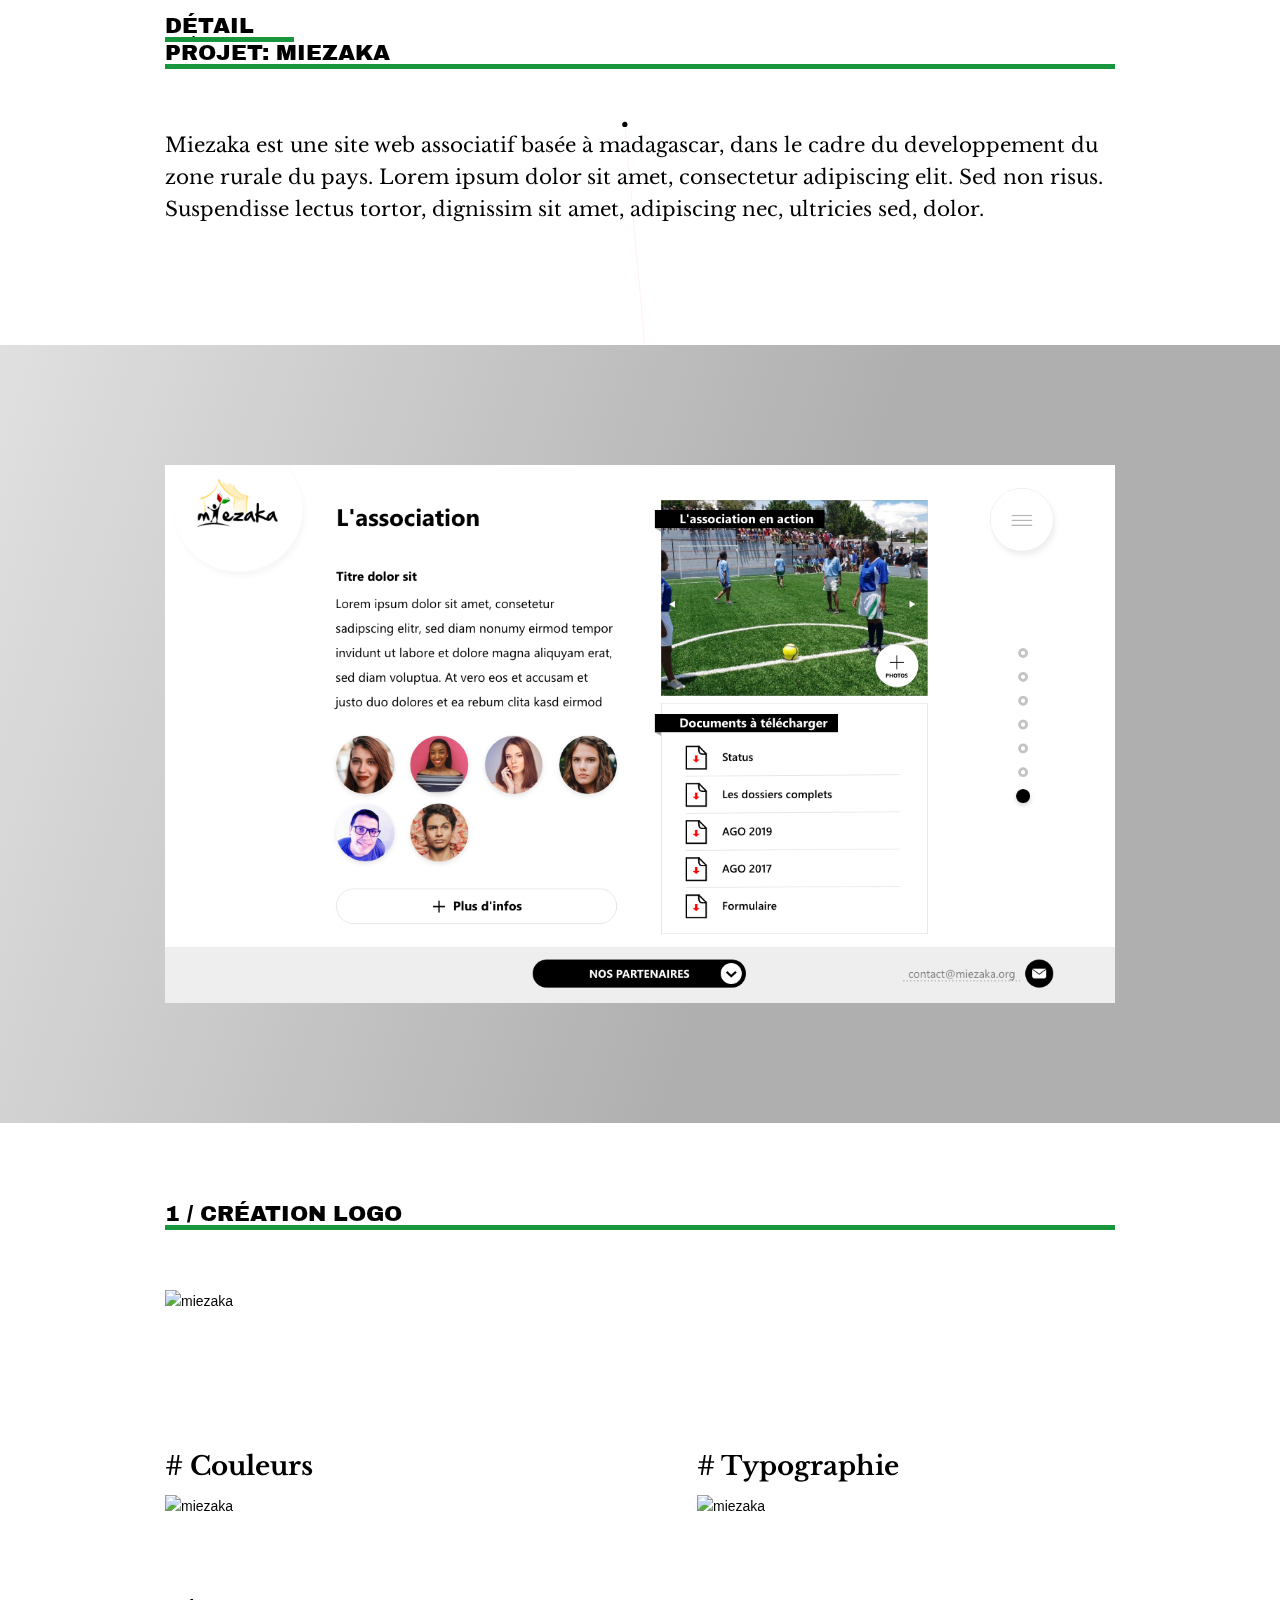
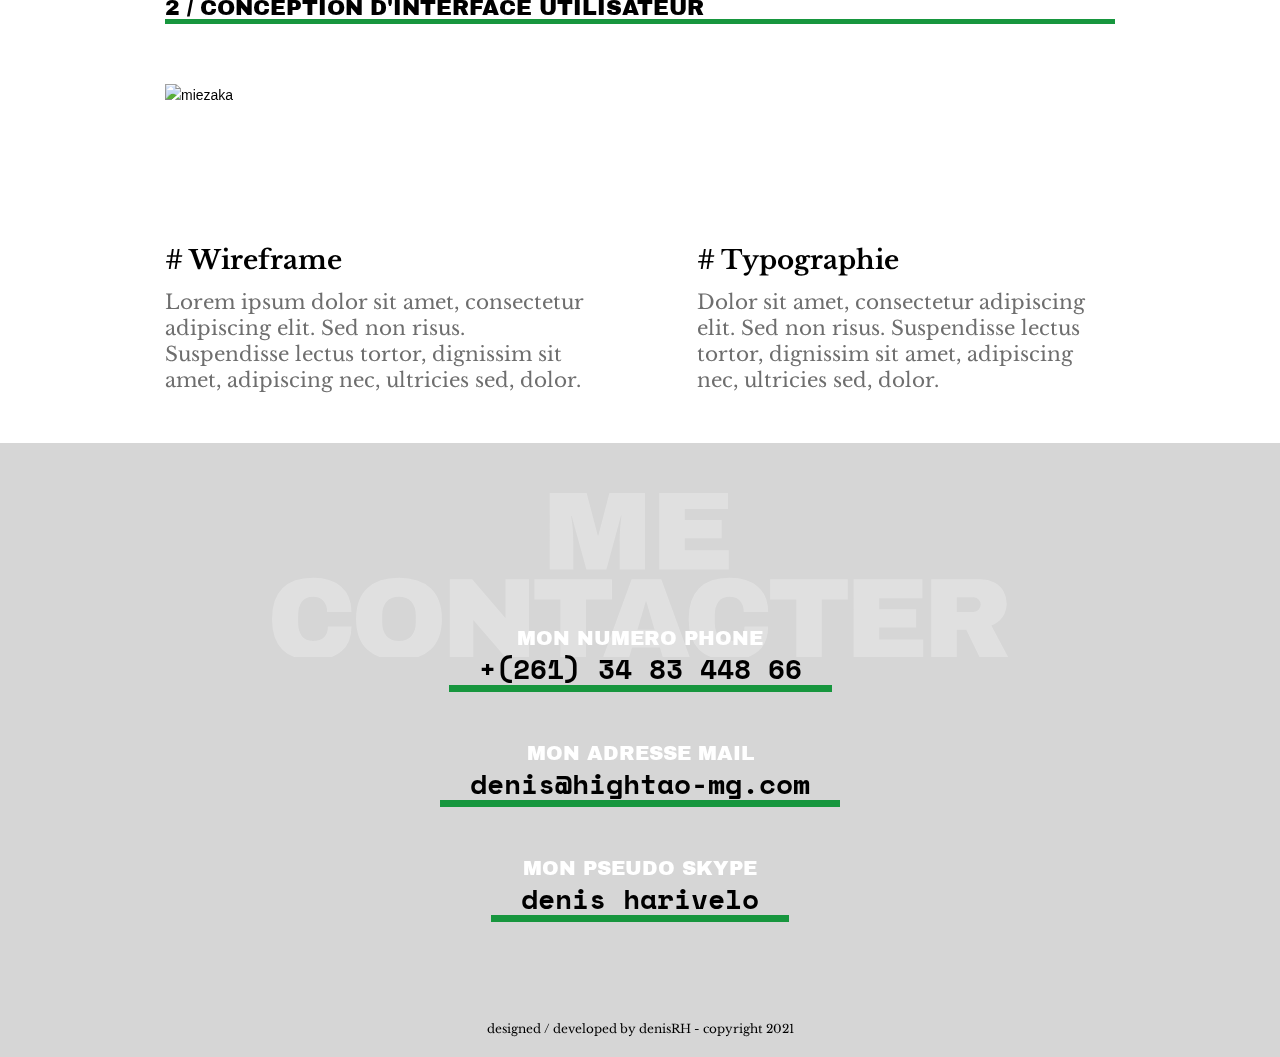
==== detail-projet.html @ 46edbec1 "Add files via upload" ====
<!DOCTYPE html>
<html lang="en">
<head>
    <!-- Global site tag (gtag.js) - Google Analytics -->
    <script async src="https://www.googletagmanager.com/gtag/js?id=UA-121778063-1"></script>
    <script>
    window.dataLayer = window.dataLayer || [];
    function gtag(){dataLayer.push(arguments);}
    gtag('js', new Date());

    gtag('config', 'UA-121778063-1');
    </script>

    <title>Designer UX - denisRH</title>
    <meta name="description" content="Denis RH, concévoir et réaliser des interfaces centrée sur l'utilisateur">
    <meta name="keywords" content="website, digitale, agence, digitale agency, UX, madagascar, programmation, informatique, lean, UI, design thinking, visual design, innovation, création, startup, mobile apps, iOS apps, website design, app design, responsive websites, agence web">
    <link rel="shortcut icon" href="assets/img/favicon.ico">
    <meta charset="UTF-8" />
    <meta name="viewport" content="width=device-width, initial-scale=1" />
    <style>
        #loader{
            display: flex;
            position: fixed;
            text-align: center;
            background-image: url('');
            background-size: cover;
            left: 0;
            right: 0;
            opacity: 1;
            top: 0;
            z-index: 999; 
            width: 100%; 
            height: 100%; 
            font-size: 30px;
            overflow: visible; 
            background: linear-gradient(90deg, rgba(95,161,56,1) 0%, rgba(23,150,62,1) 35%, rgba(95,161,56,1) 100%);
            color: white;
            transition: all 1.2s ease;
        
        }

        .loadignAnimate {
            display: block;
            margin: auto; 
            border: 3px solid #f3f3f3;
            border-radius: 50%;
            border-top: 3px solid black;
            width: 60px;
            height: 60px;
            -webkit-animation: spin 0.6s linear infinite; /* Safari */
            animation: spin 0.6s linear infinite;
            }

            /* Safari */
        @-webkit-keyframes spin {
            0% { -webkit-transform: rotate(0deg); }
            100% { -webkit-transform: rotate(360deg); }
        }

        @keyframes spin {
            0% { transform: rotate(0deg); }
            100% { transform: rotate(360deg); }
        }
    </style>
    <link rel="stylesheet" href="assets/css/main.min.css" />
</head>
<body>

<main role="main" id="mainContent" style="opacity: 0;">
    <nav id="nav-principal">
            <div class="wrapper">
                <div class="menu-nav">
                    <a href="#header" class="nav-logo"> <img src="assets/img/logo_progwise_white.svg" alt="logo progwise" width="32px" height="32px"></a>
                    <ul class="nav-desktop">
                        
                        <li><a href="#header" id="btn_apropos">A propos</a></li>
                        <li><a href="#noscrea" id="btn_crea">Mes crea.</a></li>
                    </ul>

                    <div class="nav-contact separar">
                        <a href="#linkContact" class="navigy contact" id="btn_contact">Contact</a>
                        <div class="nav-toggle maskkk">
                            <div class="nav-toggle-bar"></div>
                        </div>
                    </div>

                    <ul class="nav-mobile" id="mobilNav">
                        
                        <li><a href="#header" id="btn_apropos" class="bapropos">A propos</a></li>
                        <li><a href="#noscrea" id="btn_crea" class="bcrea">Mes crea.</a></li>
                        <li><a href="#linkContact" id="btn_contactmo" class="bcontactmo">Contact</a></li>
                        <li><p class="footerNav tsipikkkk">DenisRH</p></li>
                    </ul>
                    
                </div>
            </div>
    </nav>
    

    


    <section id="header">
        <div class="wrapper">
            <h1 class="titre"><span>Détail</span><br>Projet: Miezaka</h1>
            
            <p>Miezaka est une site web associatif basée à madagascar, dans le cadre du developpement du zone rurale du pays. Lorem ipsum dolor sit amet, consectetur adipiscing elit. Sed non risus. Suspendisse lectus tortor, dignissim sit amet, adipiscing nec, ultricies sed, dolor.</p>
            
            
        </div>      
    </section>

    <section id="methodo">
        <div class="wrapper">
                <div class="content-methodo">
                    <img class="img-slogan" src="assets/img/crea1.png" alt="miezaka" width="100%"> 
    
                </div>
            
        </div>
        
    </section>

    

    <section id="dev-design">
        <div class="wrapper">
                <h1 class="titre">1 / Création Logo</h1>

                <img class="img-slogan" src="assets/img/proces_logo_miezaka.png" alt="miezaka" width="100%">
                <div class="articles">
                    <article>
                        <h3># Couleurs</h3>
                        <img class="img-slogan" src="assets/img/couleur_miezaka.png" alt="miezaka" width="100%">
                    </article>
                    <article>
                        <h3># Typographie</h3>
                        <img class="img-slogan" src="assets/img/typographie_logo_miezaka.png" alt="miezaka" width="100%">
                        <!--<p>Hand Of Sean Regular</p>-->
                        
                    </article>
                </div>
                
        </div>
    </section>

    <section id="dev-design">
        <div class="wrapper">
            <h1 class="titre">2 / Conception d'interface utilisateur</h1>
            <img class="img-slogan" src="assets/img/responsive_miezaka.png" alt="miezaka" width="100%">
            <div class="articles">
                <article>
                    <h3># Wireframe</h3>
                    <p>Lorem ipsum dolor sit amet, consectetur adipiscing elit. Sed non risus. Suspendisse lectus tortor, dignissim sit amet, adipiscing nec, ultricies sed, dolor.</p>
                </article>
                <article>
                    <h3># Typographie</h3>
                    <p>Dolor sit amet, consectetur adipiscing elit. Sed non risus. Suspendisse lectus tortor, dignissim sit amet, adipiscing nec, ultricies sed, dolor.</p>
                    <!--<p>Hand Of Sean Regular</p>-->
                    
                </article>
            </div>
        </div>
    </section>



    <div id="linkContact"></div>
    <section id="contact">
        <div class="wrapper">
                <h1 class="nous-contactez"> <span>Me contacter</span></h1>
                <div class="first">
                    <p>MON NUMERO PHONE</p>
                    <a class="linki" href="tel:+261348344866">+(261) 34 83 448 66</a>
                </div>
                <div>
                    <p>MON ADRESSE MAIL</p>
                    <a class="linki" href="mailto:prog.wise3@gmail.com">denis@hightao-mg.com</a>
                </div>
                <div>
                    <p>MON PSEUDO SKYPE</p>
                    <a class="linki" href="skype:denis harivelo?call">denis harivelo</a>
                </div>

                <footer>designed / developed by denisRH - copyright 2021</footer>
        </div>
    </section>

    <section id="contact-mobile">
        <div class="wrapper">
                <h1>Me contacter <br>sur</h1>
                <a class="mail" href="mailto:denis@hightao-mg.com">gmail</a>
                <a class="skype" href="skype:denis harivelo?call">skype</a>
                <a class="phone" href="tel:+261348344866">phone</a>
                <footer>designed / developed by denisRH - copyright 2021 </footer>
        </div>
    </section>

    <div id="particles-js"></div>
</main>
<div id="loader">
   <div class="loadignAnimate"></div>
</div>


  <script src="./assets/js/particles.js"></script>
  <script src="./assets/js/config-particles.js"></script>
  <script src="./assets/js/vendors.js"></script>
  <script src="./assets/js/app.js"></script>
  <script src="./assets/js/typed.js"></script>
  <script src="./assets/js/scrool.js"></script>
  <script src="./assets/js/config-typed.js"></script>
  <script src="./assets/js/myscript.js"></script>
  <script src="./assets/js/navJquery.js"></script>


</body>
</html>
---- assets/css/main.min.css ----
/*! normalize.css v3.0.2 | MIT License | git.io/normalize * */
@import url("https://fonts.googleapis.com/css?family=Archivo+Black|Libre+Baskerville:400,700|Space+Mono:400,700");
html {
  font-family: sans-serif;
  -ms-text-size-adjust: 100%;
  -webkit-text-size-adjust: 100%; }

body {
  margin: 0;
  padding: 0; }

article,
aside,
details,
figcaption,
figure,
footer,
header,
hgroup,
main,
menu,
nav,
section,
summary {
  display: block; }

audio,
canvas,
progress,
video {
  display: inline-block;
  vertical-align: baseline; }

audio:not([controls]) {
  display: none;
  height: 0; }

[hidden],
template {
  display: none; }

a {
  background-color: transparent; }

a:active,
a:hover {
  outline: 0; }

abbr[title] {
  border-bottom: 1px dotted; }

b,
strong {
  font-weight: bold; }

dfn {
  font-style: italic; }

h1 {
  font-size: 2em;
  margin: 0.67em 0; }

mark {
  background: #ff0;
  color: #000; }

small {
  font-size: 80%; }

sub,
sup {
  font-size: 75%;
  line-height: 0;
  position: relative;
  vertical-align: baseline; }

sup {
  top: -0.5em; }

sub {
  bottom: -0.25em; }

img {
  border: 0; }

svg:not(:root) {
  overflow: hidden; }

figure {
  margin: 1em 40px; }

hr {
  -moz-box-sizing: content-box;
  box-sizing: content-box;
  height: 0; }

pre {
  overflow: auto; }

code,
kbd,
pre,
samp {
  font-family: monospace, monospace;
  font-size: 1em; }

button,
input,
optgroup,
select,
textarea {
  color: inherit;
  font: inherit;
  margin: 0; }

button {
  overflow: visible; }

button,
select {
  text-transform: none; }

button,
html input[type="button"],
input[type="reset"],
input[type="submit"] {
  -webkit-appearance: button;
  cursor: pointer; }

button[disabled],
html input[disabled] {
  cursor: default; }

button::-moz-focus-inner,
input::-moz-focus-inner {
  border: 0;
  padding: 0; }

input {
  line-height: normal; }

input[type="checkbox"],
input[type="radio"] {
  box-sizing: border-box;
  padding: 0; }

input[type="number"]::-webkit-inner-spin-button,
input[type="number"]::-webkit-outer-spin-button {
  height: auto; }

input[type="search"] {
  -webkit-appearance: textfield;
  -moz-box-sizing: content-box;
  -webkit-box-sizing: content-box;
  box-sizing: content-box; }

input[type="search"]::-webkit-search-cancel-button,
input[type="search"]::-webkit-search-decoration {
  -webkit-appearance: none; }

fieldset {
  border: 1px solid #c0c0c0;
  margin: 0 2px;
  padding: 0.35em 0.625em 0.75em; }

legend {
  border: 0;
  padding: 0; }

textarea {
  overflow: auto; }

optgroup {
  font-weight: bold; }

table {
  border-collapse: collapse;
  border-spacing: 0; }

td,
th {
  padding: 0; }

html {
  box-sizing: border-box; }

*,
*:before,
*:after {
  box-sizing: inherit; }

body {
  font-size: 14px;
  line-height: 1.6;
  font-size: 14px;
  -webkit-font-smoothing: antialiased;
  -webkit-text-size-adjust: 100%;
  overflow-y: scroll;
  scroll-behavior: smooth; }

.wrapper {
  width: 80%;
  max-width: 950px;
  margin: 0 auto;
  overflow: hidden; }

section {
  display: -webkit-box; }

.titre {
  color: #000000;
  font-size: 22px;
  border-bottom: 5px solid #17963e;
  display: block;
  margin-bottom: 60px; }
  .titre span {
    display: inline-block;
    padding-right: 40px;
    border-bottom: 5px solid #17963e;
    color: #000000; }

.button,
button,
input[type="submit"],
input[type="reset"],
input[type="button"] {
  display: inline-block;
  padding: 20px 60px;
  color: black;
  text-align: center;
  font-size: 14px;
  font-weight: 600;
  text-transform: uppercase;
  text-decoration: none;
  white-space: nowrap;
  background-color: white;
  border-radius: 4px;
  cursor: pointer;
  box-sizing: border-box;
  transition: all 0.2s ease; }
  .button:hover, .button:active, .button:focus,
  button:hover,
  button:active,
  button:focus,
  input[type="submit"]:hover,
  input[type="submit"]:active,
  input[type="submit"]:focus,
  input[type="reset"]:hover,
  input[type="reset"]:active,
  input[type="reset"]:focus,
  input[type="button"]:hover,
  input[type="button"]:active,
  input[type="button"]:focus {
    outline: 0;
    transform: scale(1.01);
    transform: translateY(3px); }

a {
  color: #000000;
  text-decoration: none;
  outline: 0; }
  a:hover, a:focus {
    color: #17963e; }

::selection {
  background: rgba(0, 0, 0, 0.08); }

::-moz-selection {
  background: rgba(0, 0, 0, 0.08); }

img::selection {
  background: transparent; }

img::-moz-selection {
  background: transparent; }

body {
  -webkit-tap-highlight-color: transparent; }

h1, h2, h3, h4, h5, h6 {
  color: #000000;
  font-weight: 400;
  font-family: 'Archivo Black', sans-serif; }

p {
  margin: 0 0 20px 0;
  font-weight: 400;
  font-size: 20px;
  font-family: 'Libre Baskerville', serif; }

em {
  font-style: italic; }

strong {
  font-weight: bold; }

hr {
  border: solid #ddd;
  border-width: 1px 0 0;
  clear: both;
  margin: 10px 0 30px;
  height: 0; }

#nav-principal {
  background: #17963e;
  position: fixed;
  width: 100%;
  top: 0px;
  margin-top: -50px;
  display: block;
  visibility: hidden;
  opacity: 0;
  z-index: 80;
  transform: translateY(0px);
  transition: all 600ms ease-out;
  box-shadow: 20px 20px 50px 0px rgba(0, 0, 0, 0.1); }

.menu-nav {
  height: 35px;
  display: flex;
  justify-content: space-between;
  align-items: center; }
  .menu-nav .nav-logo {
    display: block;
    padding: 0;
    margin-right: 80px; }
    .menu-nav .nav-logo img {
      display: block;
      margin: auto 0; }
  .menu-nav .nav-desktop {
    display: flex;
    align-items: center;
    padding: 0px;
    margin: 0px; }
    @media screen and (max-width: 900px) {
      .menu-nav .nav-desktop {
        width: 43%;
        justify-content: space-between; } }
    @media screen and (max-width: 770px) {
      .menu-nav .nav-desktop {
        display: none; } }
    .menu-nav .nav-desktop li {
      list-style: none; }
      .menu-nav .nav-desktop li a {
        display: block;
        text-decoration: none;
        color: rgba(255, 255, 255, 0.5);
        margin: 0px;
        margin-right: 35px;
        padding: 10px 14px;
        text-transform: uppercase;
        font-weight: 400;
        background: rgba(0, 0, 0, 0);
        font-family: 'Archivo Black', sans-serif;
        font-size: 12px;
        letter-spacing: 0.3em;
        transition: all 0.4s ease; }
        @media screen and (max-width: 900px) {
          .menu-nav .nav-desktop li a {
            margin-right: 0px; } }
        .menu-nav .nav-desktop li a:hover, .menu-nav .nav-desktop li a:active {
          color: #FFFFFF; }
      .menu-nav .nav-desktop li .activeMenu {
        color: #FFFFFF; }
  .menu-nav .nav-mobile {
    -webkit-transition: left 0.5s ease;
    -moz-transition: left 0.5s ease;
    -ms-transition: left 0.5s ease;
    -o-transition: left 0.5s ease;
    transition: left 0.5s ease;
    z-index: 40;
    display: flex;
    align-items: center;
    flex-direction: column;
    align-content: center;
    justify-content: center;
    padding: 0px;
    margin: 0px;
    width: 100%;
    height: 100vh;
    position: absolute;
    top: 0;
    left: -100%;
    background: linear-gradient(108deg, #5fa138 0%, #17963e 47%, #5fa138 100%);
    display: none; }
    @media screen and (max-width: 770px) {
      .menu-nav .nav-mobile {
        display: flex; } }
    .menu-nav .nav-mobile li {
      list-style: none; }
      .menu-nav .nav-mobile li a {
        display: block;
        text-decoration: none;
        color: rgba(255, 255, 255, 0.5);
        margin: 0px;
        margin-right: 35px;
        margin-top: 25px;
        padding: 10px 14px;
        text-transform: uppercase;
        font-weight: 400;
        background: rgba(0, 0, 0, 0);
        font-family: 'Archivo Black', sans-serif;
        font-size: 24px;
        letter-spacing: 0.3em;
        transition: all 0.4s ease; }
        @media screen and (max-width: 900px) {
          .menu-nav .nav-mobile li a {
            margin-right: 0px; } }
        .menu-nav .nav-mobile li a:hover, .menu-nav .nav-mobile li a:active {
          color: #FFFFFF; }
      .menu-nav .nav-mobile li .activeMenu {
        color: #FFFFFF; }
    .menu-nav .nav-mobile .footerNav {
      display: block;
      color: #FFFFFF;
      font-size: 16px;
      margin-top: 55px;
      position: relative;
      text-align: center; }
    .menu-nav .nav-mobile .tsipikkkk:before {
      content: "";
      display: block;
      width: 30px;
      height: 4px;
      background: #FFFFFF;
      margin: 0 auto;
      margin-bottom: 10px; }
  .menu-nav .nav-mobile.expanded {
    left: 0; }
  .menu-nav .nav-contact {
    display: flex;
    flex-direction: row;
    align-items: center;
    position: relative; }
    .menu-nav .nav-contact a.activeMenu {
      color: #FFFFFF; }
    .menu-nav .nav-contact .contact {
      display: block;
      text-decoration: none;
      color: rgba(255, 255, 255, 0.5);
      margin: 0px;
      text-transform: uppercase;
      font-weight: 400;
      font-family: 'Archivo Black', sans-serif;
      font-size: 12px;
      letter-spacing: 0.23em;
      transition: all 0.4s ease; }
      .menu-nav .nav-contact .contact:hover {
        color: #FFFFFF; }
    .menu-nav .nav-contact .nav-mobile {
      margin-left: 40px;
      display: none; }
      @media screen and (max-width: 770px) {
        .menu-nav .nav-contact .nav-mobile {
          display: block; } }
    .menu-nav .nav-contact .nav-toggle {
      -webkit-user-select: none;
      -moz-user-select: none;
      user-select: none;
      cursor: pointer;
      height: 50px;
      right: 0px;
      width: 30px;
      z-index: 43;
      margin-left: 30px; }
      .menu-nav .nav-contact .nav-toggle:hover {
        opacity: 0.8; }
      .menu-nav .nav-contact .nav-toggle .nav-toggle-bar::after,
      .menu-nav .nav-contact .nav-toggle .nav-toggle-bar::before {
        position: absolute;
        top: 50%;
        -webkit-transform: translateY(-50%);
        -ms-transform: translateY(-50%);
        transform: translateY(-50%);
        -webkit-transition: all 0.5s ease;
        -moz-transition: all 0.5s ease;
        -ms-transition: all 0.5s ease;
        -o-transition: all 0.5s ease;
        transition: all 0.5s ease;
        right: 0;
        background: white;
        content: '';
        height: 4px; }
      .menu-nav .nav-contact .nav-toggle .nav-toggle-bar {
        margin-top: 0; }
      .menu-nav .nav-contact .nav-toggle .nav-toggle-bar::after {
        width: 30px;
        margin-top: 0.4rem; }
      .menu-nav .nav-contact .nav-toggle .nav-toggle-bar::before {
        margin-top: -0.2rem;
        width: 17px; }
      .menu-nav .nav-contact .nav-toggle.expanded .nav-toggle-bar {
        background: transparent; }
      .menu-nav .nav-contact .nav-toggle.expanded .nav-toggle-bar::after,
      .menu-nav .nav-contact .nav-toggle.expanded .nav-toggle-bar::before {
        background: white;
        margin-top: 0;
        width: 30px; }
      .menu-nav .nav-contact .nav-toggle.expanded .nav-toggle-bar::after {
        -ms-transform: rotate(45deg);
        -webkit-transform: rotate(45deg);
        transform: rotate(45deg); }
      .menu-nav .nav-contact .nav-toggle.expanded .nav-toggle-bar::before {
        -ms-transform: rotate(-45deg);
        -webkit-transform: rotate(-45deg);
        transform: rotate(-45deg); }
    .menu-nav .nav-contact #btn_contact {
      z-index: 38; }
  .menu-nav .maskkk {
    display: none; }
    @media screen and (max-width: 770px) {
      .menu-nav .maskkk {
        display: flex; } }
  .menu-nav .separar:before {
    content: "";
    width: 1px;
    height: 16px;
    background: #FFFFFF;
    display: block;
    transform: translateX(-25px); }

.detectheight {
  display: block;
  clear: both; }

.flex-video {
  height: 0;
  margin-bottom: 0.88889rem;
  overflow: hidden;
  padding-bottom: 56%;
  position: relative; }

.flex-video iframe,
.flex-video object,
.flex-video embed,
.flex-video video {
  height: 100%;
  position: absolute;
  top: 0;
  width: 100%;
  left: 0; }

#particles-js {
  width: 100%;
  height: 100%;
  background-color: #FFFFFF;
  background-image: url("");
  background-size: cover;
  background-position: 50% 50%;
  background-repeat: no-repeat;
  position: absolute;
  top: 0;
  right: 0;
  z-index: -1; }

#header {
  margin-bottom: 100px; }

.main-nav {
  display: flex;
  align-items: center;
  padding: 0px;
  margin: 0px; }
  .main-nav li {
    list-style: none; }
    .main-nav li a {
      display: block;
      text-decoration: none;
      color: #6E6E6E;
      margin: 0px;
      padding: 0px; }
  .main-nav .btn-contact {
    position: relative;
    margin-left: 80px; }
    .main-nav .btn-contact .separation {
      display: block;
      position: absolute;
      top: 4px;
      width: 1px;
      height: 13px;
      background-color: #000000; }
    .main-nav .btn-contact .contact {
      font-weight: 400;
      margin-left: 20px;
      text-transform: uppercase;
      font-family: 'Archivo Black', sans-serif;
      font-size: 12px;
      letter-spacing: 0.3em; }
      .main-nav .btn-contact .contact:hover {
        color: #17963e; }
  .main-nav .logo {
    width: 155px;
    z-index: 10; }
    @media screen and (max-width: 1060px) {
      .main-nav .logo {
        margin-right: auto; } }

h1 {
  font-size: 100px;
  line-height: 1em;
  text-transform: uppercase; }
  h1 span {
    color: #17963e; }

.btn-scrool {
  display: block;
  z-index: 20;
  background: url("../img/scrool.svg") no-repeat center;
  background-color: #17963e;
  height: 50px;
  width: 35px;
  margin-bottom: 50px;
  bottom: 0;
  transition: all 0.4s ease; }
  @media screen and (max-width: 1060px) {
    .btn-scrool {
      position: absolute; } }
  .btn-scrool:hover {
    transform: scale(1.02);
    transform: translateY(-10px);
    box-shadow: 5px 5px 10px 0px rgba(0, 0, 0, 0.04); }
  .btn-scrool span {
    display: none; }

.branding {
  display: flex;
  flex-wrap: wrap;
  align-items: center;
  margin-top: 100px;
  overflow: hidden; }
  @media screen and (max-width: 770px) {
    .branding {
      margin-top: 70px; } }
  .branding .brand {
    width: 100%;
    flex-grow: 2; }
  .branding h1 {
    text-transform: lowercase;
    z-index: 4; }
    @media screen and (max-width: 450px) {
      .branding h1 {
        font-size: 70px !important; } }
    @media screen and (max-width: 1280px) {
      .branding h1 {
        margin-top: 120px; } }
    @media screen and (max-width: 550px) {
      .branding h1 {
        margin-top: 120px; } }
  .branding .img-slogan {
    z-index: 2;
    margin: auto 0 auto auto; }
    @media screen and (min-width: 320px) {
      .branding .img-slogan {
        width: 320px;
        width: 90%; } }
    @media screen and (min-width: 550px) {
      .branding .img-slogan {
        width: 380px; } }
    @media screen and (min-width: 800px) {
      .branding .img-slogan {
        width: 400px; } }
    @media screen and (min-width: 1000px) {
      .branding .img-slogan {
        width: 460px; } }
    @media screen and (min-width: 1060px) {
      .branding .img-slogan {
        width: 460px;
        width: 35%; } }
    @media screen and (min-width: 1200px) {
      .branding .img-slogan {
        width: 460px;
        width: 40%; } }

#dev-design {
  margin-top: 20px; }
  @media screen and (max-width: 1240px) {
    #dev-design {
      margin-top: 50px; } }
  #dev-design .titre {
    margin-top: 60px; }
  #dev-design .articles {
    display: flex;
    justify-content: space-between;
    flex-wrap: wrap; }
    #dev-design .articles article {
      width: 44%;
      margin-top: 110px; }
      @media screen and (max-width: 915px) {
        #dev-design .articles article {
          width: 45%; } }
      @media screen and (max-width: 830px) {
        #dev-design .articles article {
          width: 100%; } }
      #dev-design .articles article h2 {
        background: #E0E0E0;
        display: block;
        width: 200px;
        height: 130px;
        width: 100%; }
        #dev-design .articles article h2 span {
          display: none; }
      #dev-design .articles article .design {
        background: url("../img/design.svg") no-repeat; }
      #dev-design .articles article .devmobile {
        background: url("../img/devmobile.svg") no-repeat; }
      #dev-design .articles article h3 {
        font-weight: 700;
        font-size: 26px;
        font-family: 'Libre Baskerville', serif;
        line-height: 1.4em;
        margin-bottom: 10px; }
      #dev-design .articles article p {
        line-height: 1.3em;
        color: #6E6E6E; }

#nosvaleurs {
  background: #F5F5F5; }
  /*#nosvaleurs:before {
    content: "";
    display: block;
    height: 180px;
    width: 100%;
    position: absolute;
    padding-bottom: 100px;
    background: url("../img/ombre-gris.jpg") repeat-x;
    z-index: 8;
    overflow: hidden; }*/
  #nosvaleurs .wrapper {
    margin-top: 60px;
    margin-bottom: 30px; }
    #nosvaleurs .wrapper .titre-valeurs {
      color: #000000;
      font-weight: 400;
      font-family: 'Archivo Black', sans-serif;
      font-size: 16px;
      position: relative;
      display: flex; }
    #nosvaleurs .wrapper .tsipik:after {
      content: "";
      display: block;
      height: 2px;
      width: 80px;
      margin-left: 30px;
      margin-top: 8px;
      background: #E0E0E0; }
    #nosvaleurs .wrapper .valeurs {
      position: relative;
      display: block;
      height: 200px;
      width: 70%; }
      #nosvaleurs .wrapper .valeurs h2 {
        display: inline;
        color: #17963e;
        font-family: 'Space Mono', monospace;
        font-weight: 400;
        font-size: 38px;
        line-height: 1.0em; }
        #nosvaleurs .wrapper .valeurs h2 span {
          color: #000000;
          font-weight: 700; }
  #nosvaleurs #typed-valeurs {
    display: none; }
  #nosvaleurs .typed-cursor {
    opacity: 0.8;
    color: rgba(255, 255, 255, 0);
    font-family: 'Space Mono', monospace;
    font-weight: 400;
    font-size: 26px;
    line-height: 1.0em;
    border-left: 10px solid #000000; }
  #nosvaleurs .content-valeurs {
    display: flex;
    flex-direction: column;
    justify-content: space-between; }

    @media screen and (max-width: 590px) {
      #nosvaleurs .content-valeurs img {
        z-index: 10; } }
    #nosvaleurs .content-valeurs .titre-valeurs {
      margin-left: 100px; }
      @media screen and (max-width: 590px) {
        #nosvaleurs .content-valeurs .titre-valeurs {
          margin-left: 0px; } }
    #nosvaleurs .content-valeurs .valeurs {
      margin-left: 100px; }
      @media screen and (max-width: 590px) {
        #nosvaleurs .content-valeurs .valeurs {
          margin-left: 0px;
          width: 90%; } }

#methodo {
  position: relative;
  min-height: 680px; }
  #methodo:before {
    content: "";
    display: block;
    height: 10px;
    width: 100%;
    position: absolute;
    margin-bottom: -180px;
    bottom: 0;  
    overflow: hidden; }
  #methodo .wrapper {
    position: relative; }

#methodo {
  margin-bottom: 20px;
  padding: 70px 0;
  background: #f06841;
  background: linear-gradient(108deg, #E0E0E0 0%, #AFAFAF 60%, #AFAFAF 100%); }
  #methodo .content-methodo {
    margin: 50px auto;
    display: flex; }
    @media screen and (max-width: 1020px) {
      #methodo .content-methodo {
        flex-direction: column;
        justify-content: center;
        align-content: center; } }
    #methodo .content-methodo .content-list {
      width: 40%;
      text-align: right;
      margin-right: 40px;
      display: flex;
      justify-content: space-between;
      align-content: center;
      flex-direction: column; }
      @media screen and (max-width: 1020px) {
        #methodo .content-methodo .content-list {
          width: 400px;
          margin: 0 auto;
          border-top: 25px solid rgba(255, 255, 255, 0.3);
          border-bottom: 25px solid rgba(255, 255, 255, 0.3);
          padding-top: 10px; } }
      @media screen and (max-width: 550px) {
        #methodo .content-methodo .content-list {
          width: 100%;
          border-top: 20px solid rgba(255, 255, 255, 0.3);
          border-bottom: 20px solid rgba(255, 255, 255, 0.3);
          padding-top: 8px; } }
      #methodo .content-methodo .content-list h1 {
        font-weight: 400;
        text-transform: uppercase;
        font-family: 'Archivo Black', sans-serif;
        font-size: 110px;
        color: #FFFFFF;
        line-height: 0.8em;
        border: 0; }
        #methodo .content-methodo .content-list h1 span {
          display: none;
          color: #FFFFFF; }
      #methodo .content-methodo .content-list .titremethodo {
        background: url("../img/methodo.svg") no-repeat right top;
        width: 342px;
        width: 90%;
        height: 162px;
        margin: 0 auto;
        margin-right: 0;
        opacity: 0.3;
        z-index: 40; }
        @media screen and (max-height: 768px) {
          #methodo .content-methodo .content-list .titremethodo {
            min-width: 260px;
            height: 20vh; } }
        @media screen and (max-width: 450px) {
          #methodo .content-methodo .content-list .titremethodo {
            width: 70%; } }
      #methodo .content-methodo .content-list .list-methodo {
        z-index: 50; }
        #methodo .content-methodo .content-list .list-methodo li {
          list-style: none; }
          #methodo .content-methodo .content-list .list-methodo li button {
            display: inline-block;
            padding: 5px 20px;
            margin: 5px 15px;
            margin-right: 0;
            border: 4px solid rgba(255, 255, 255, 0.6);
            font-family: 'Space Mono', monospace;
            font-weight: 700;
            font-size: 26px;
            line-height: 1.0em;
            color: rgba(255, 255, 255, 0.6);
            text-transform: lowercase;
            background: rgba(255, 255, 255, 0);
            border-radius: 0;
            transition: all 0.4s ease; }
            @media screen and (max-width: 450px) {
              #methodo .content-methodo .content-list .list-methodo li button {
                font-size: 23px; } }
            #methodo .content-methodo .content-list .list-methodo li button:hover {
              color: #17963e;
              background: #FFFFFF;
              transform: scale(1);
              box-shadow: 10px 10px 10px 0px rgba(0, 0, 0, 0.07);
              transform: translateX(-8px); }
          #methodo .content-methodo .content-list .list-methodo li .active {
            color: #17963e;
            background: #FFFFFF; }
            @media screen and (max-width: 1020px) {
              #methodo .content-methodo .content-list .list-methodo li .active {
                color: rgba(255, 255, 255, 0.6);
                background: rgba(255, 255, 255, 0); } }
    #methodo .content-methodo .content-description {
      width: 45%;
      text-align: left;
      border-left: 25px solid rgba(255, 255, 255, 0.3);
      padding-left: 25px;
      padding-right: -10px;
      display: none;
      justify-content: space-between;
      flex-direction: column; }
      @media screen and (max-width: 1020px) {
        #methodo .content-methodo .content-description {
          min-width: 320px;
          width: 80%;
          margin: 0 auto; } }
      @media screen and (max-width: 750px) {
        #methodo .content-methodo .content-description {
          width: 86%; } }
      @media screen and (max-width: 550px) {
        #methodo .content-methodo .content-description {
          border-left: 20px solid rgba(255, 255, 255, 0.3);
          width: 90%;
          padding-left: 14px;
          padding-right: 0px; } }
      #methodo .content-methodo .content-description h2 {
        color: #FFFFFF;
        font-weight: 400;
        text-transform: uppercase;
        font-family: 'Archivo Black', sans-serif;
        font-size: 55px;
        margin: 0;
        margin-top: 0px;
        padding-right: 40px;
        margin-bottom: 30px;
        line-height: 0.8em; }
        @media screen and (max-width: 450px) {
          #methodo .content-methodo .content-description h2 {
            font-size: 42px; } }
      #methodo .content-methodo .content-description .content {
        bottom: 0;
        right: 0;
        overflow-y: scroll;
        height: 50vh;
        max-height: 410px;
        padding-right: 40px;
        border-right: 25px solid rgba(255, 255, 255, 0.3); }
        @media screen and (max-width: 550px) {
          #methodo .content-methodo .content-description .content {
            border-right: 20px solid rgba(255, 255, 255, 0.3);
            padding-right: 20px; } }
        #methodo .content-methodo .content-description .content h4 {
          color: #FFFFFF;
          font-weight: 400;
          font-family: 'Archivo Black', sans-serif;
          font-size: 22px;
          line-height: 1.3em;
          margin-top: 35px;
          margin-bottom: 15px;
          padding-bottom: 5px; }
        #methodo .content-methodo .content-description .content .first {
          margin-top: 0px; }
        #methodo .content-methodo .content-description .content p {
          font-size: 20px;
          font-weight: 400;
          color: #FFFFFF;
          font-family: 'Libre Baskerville', serif;
          line-height: 1.3em; }
        #methodo .content-methodo .content-description .content ul {
          padding: 0;
          margin: 0; }
          #methodo .content-methodo .content-description .content ul li {
            display: block;
            font-size: 20px;
            font-weight: 400;
            margin: 20px 0;
            color: #FFFFFF;
            font-family: 'Libre Baskerville', serif;
            line-height: 1.3em; }
            #methodo .content-methodo .content-description .content ul li .tsipikk {
              display: inline-block;
              margin-right: 10px;
              margin-bottom: 4px;
              width: 7px;
              height: 7px;
              background: #FFFFFF; }
    #methodo .content-methodo .showOrnot {
      display: flex; }
      @media screen and (max-width: 1020px) {
        #methodo .content-methodo .showOrnot {
          display: none; } }
    #methodo .content-methodo .close-btn {
      width: 45px;
      height: 45px;
      background: url("../img/close-btn.svg") no-repeat;
      background-color: rgba(255, 255, 255, 0);
      padding: 0;
      border: 0;
      border-radius: 0;
      position: absolute;
      top: 0;
      right: 0;
      display: none; }

.fullscreen {
  width: 100%;
  height: 100vh;
  background-image: linear-gradient(to right bottom, #17963e, #ea4159, #e53860, #e03066, #d9296c);
  display: flex; }

.content-description, .content::-webkit-scrollbar {
  width: 0.4em;
  background-color: rgba(255, 255, 255, 0); }

.content-description, .content::-webkit-scrollbar-thumb {
  background-color: #FFFFFF; }

.content-description, .content::-webkit-scrollbar-corner {
  background-color: rgba(255, 255, 255, 0); }

@media screen and (max-width: 640px) {
  #contact {
    display: none; }
  #contact-mobile {
    display: block; } }

@media screen and (min-width: 641px) {
  #contact {
    display: block; }
  #contact-mobile {
    display: none; } }

#contact {
  background: #D6D6D6;
  text-align: center;
  margin-top: 30px;
  padding: 20px 0;
  padding-top: 50px; }
  #contact h1 {
    font-weight: 400;
    text-transform: uppercase;
    font-family: 'Archivo Black', sans-serif;
    font-size: 110px;
    color: #FFFFFF;
    line-height: 0.8em; }
    #contact h1 span {
      display: none;
      color: #FFFFFF; }
  #contact .nous-contactez {
    background: url("../img/nous-contactez.svg") no-repeat center;
    width: 740px;
    width: 90%;
    height: 164px;
    margin: 0 auto;
    opacity: 0.26; }
  #contact div p {
    color: #FFFFFF;
    font-weight: 400;
    text-transform: uppercase;
    font-family: 'Archivo Black', sans-serif;
    font-size: 20px;
    margin: 0;
    margin-top: 50px;
    line-height: 1.1em; }
  #contact div a {
    display: inline-flex;
    justify-content: center;
    align-items: center;
    color: #000000;
    padding-right: 30px;
    padding-left: 30px;
    padding-bottom: 4px;
    margin: 0;
    background-clip: content-box;
    font-family: 'Space Mono', monospace;
    font-weight: 700;
    font-size: 28px;
    line-height: 1.4em;
    position: relative;
    transition: all 0.2s ease; }
    #contact div a:hover {
      transform: scale(1);
      box-shadow: 0 12px 20px -10px rgba(0, 0, 0, 0.57);
      transform: translateX(3px);
      padding-right: 0px;
      padding-left: 0px; }
    @media screen and (min-width: 320px) {
      #contact div a {
        font-size: 23px; } }
    @media screen and (min-width: 530px) {
      #contact div a {
        font-size: 28px; } }
  #contact div .linki:before {
    content: "";
    display: block;
    position: absolute;
    width: 100%;
    height: 1px;
    left: 0px;
    bottom: 0px;
    border-bottom: 7px solid #17963e; }
  #contact .first {
    margin-top: -80px; }

footer {
  margin-top: 100px;
  font-weight: 400;
  font-size: 12px;
  font-family: 'Libre Baskerville', serif;
  line-height: 1.2em; }

#contact-mobile {
  background: #D6D6D6;
  text-align: center;
  padding: 20px 0; }
  #contact-mobile h1 {
    font-weight: 400;
    text-transform: uppercase;
    font-family: 'Archivo Black', sans-serif;
    font-size: 26px;
    color: #000000;
    line-height: 1.0em;
    margin-top: 30px; }
  #contact-mobile a {
    display: inline-block;
    color: #FFFFFF;
    font-weight: 400;
    text-transform: uppercase;
    font-family: 'Archivo Black', sans-serif;
    font-size: 20px;
    margin: 10px;
    text-align: center;
    transition: all 0.3s ease; }
    #contact-mobile a:hover {
      transform: scale(1);
      transform: translateY(-3px);
      color: #17963e; }
  #contact-mobile a:before {
    display: block;
    content: "";
    bottom: 0;
    margin: 0 auto;
    width: 75px;
    height: 70px;
    background: #17963e;
    z-index: 40; }
  #contact-mobile .mail:before {
    background: url("../img/ico-gmail.svg") no-repeat center; }
  #contact-mobile .skype:before {
    background: url("../img/ico-skype.svg") no-repeat center; }
  #contact-mobile .phone:before {
    background: url("../img/ico-call.svg") no-repeat center; }

#noscrea {
  text-align: center;
  margin-bottom: 80px;
  padding-top: 40px; }
  #noscrea .titre-noscrea {
    background: url("../img/noscrea.svg") no-repeat left bottom;
    width: 320px;
    width: 90%;
    height: 162px;
    margin: 0 auto;
    margin-right: 0;
    opacity: 0.2;
    z-index: 40;
    margin-top: 40px;
    margin-bottom: 70px; }
    @media screen and (max-width: 915px) {
      #noscrea .titre-noscrea {
        margin-left: 100px; } }
    @media screen and (max-width: 690px) {
      #noscrea .titre-noscrea {
        margin-left: 60px; } }
    @media screen and (max-width: 590px) {
      #noscrea .titre-noscrea {
        margin-left: 40px;
        margin-bottom: 10px; } }
    @media screen and (max-width: 540px) {
      #noscrea .titre-noscrea {
        margin-left: 10px;
        margin-bottom: 10px; } }
    #noscrea .titre-noscrea span {
      display: none; }
  #noscrea .ombre:before {
    content: "";
    display: block;
    width: 100%;
    height: 100px;
    position: absolute;
    bottom: -102px;
    right: 0;
    left: 0;
    margin: 0 auto;
    background: url("../img/ombre-masque.svg") no-repeat center; }
    @media screen and (max-width: 915px) {
      #noscrea .ombre:before {
        display: none; } }
  #noscrea figure {
    /*border: 2px solid #17963e;*/
    display: flex;
    margin-bottom: 60px;
    flex-direction: row-reverse;
    position: relative; }
    @media screen and (max-width: 915px) {
      #noscrea figure {
        flex-direction: column;
        display: block;
        text-align: center; } }
    @media screen and (max-width: 590px) {
      #noscrea figure {
        width: 100%;
        margin: 0;
        margin-bottom: 50px; } }
    #noscrea figure img {
      border: 2px solid #6e6e6e;
      width: 60%;
      height: 100%; }
      @media screen and (max-width: 915px) {
        #noscrea figure img {
          width: 80%;
          margin: 0 auto; } }
      @media screen and (max-width: 690px) {
        #noscrea figure img {
          min-width: 380px; } }
    #noscrea figure .information {
      display: flex;
      align-content: center;
      width: 50%;
      position: relative;
      transition: all 0.4s ease; }
      #noscrea figure .information:hover {
        transform: scale(1.02);
        transform: translateY(-7px); }
      @media screen and (max-width: 915px) {
        #noscrea figure .information {
          width: 65%;
          margin: 0 auto;
          transition: all 0.4s ease;
          transform: scale(1.02);
          transform: translateY(-40px);
          box-shadow: 20px 20px 50px 0px rgba(0, 0, 0, 0.07); }
          #noscrea figure .information:hover {
            transform: scale(1.02);
            transform: translateY(-50px);
            box-shadow: 20px 20px 50px 0px rgba(0, 0, 0, 0.2); } }
      @media screen and (max-width: 690px) {
        #noscrea figure .information {
          min-width: 290px; } }
      #noscrea figure .information .content-desc {
        position: relative;
        z-index: 13;
        display: flex;
        flex-direction: column;
        justify-content: space-between;
        width: 80%;
        height: 260px;
        margin: auto;
        background: rgba(255, 255, 255, 1); }
        @media screen and (max-width: 915px) {
          #noscrea figure .information .content-desc {
            width: 100%;
            height: 200px; } }
        #noscrea figure .information .content-desc h5 {
          font-weight: 400;
          font-family: 'Archivo Black', sans-serif;
          font-size: 34px;
          color: #000000;
          line-height: 0.9em;
          letter-spacing: -0.06em;
          margin: 0px; }
        #noscrea figure .information .content-desc figcaption ul {
          margin: 0px;
          padding: 0px; }
        #noscrea figure .information .content-desc figcaption li {
          display: inline-block;
          border-bottom: 4px solid #17963e;
          margin-top: 4px;
          list-style: none;
          font-family: 'Space Mono', monospace;
          font-weight: 700;
          font-size: 24px;
          line-height: 1.0em;
          color: #000000; }
  #noscrea .right-content {
    display: flex;
    flex-direction: row; }
    @media screen and (max-width: 915px) {
      #noscrea .right-content {
        flex-direction: column;
        display: block; } }
  #noscrea .contenleft {
    text-align: left;
    padding: 20px;
    padding-top: 35px;
    box-shadow: 20px 20px 50px 0px rgba(0, 0, 0, 0);
    transition: all 0.4s ease; }
    #noscrea .contenleft:hover {
      transform: scale(1);
      box-shadow: 20px 20px 50px 0px rgba(0, 0, 0, 0.07);
      transform: translateX(17px);
      cursor: pointer; }
    #noscrea .contenleft h5 {
      padding-right: 100px; }
    #noscrea .contenleft li {
      padding-right: 15px; }
  #noscrea .contenleft:before {
    content: "";
    display: block;
    height: 35px;
    width: 50px;
    position: absolute;
    right: 20px;
    background: url("../img/arrow.svg") no-repeat;
    border: 1px solid rgba(0, 0, 0, 0.1);
    box-shadow: 5px 5px 10px 0px rgba(0, 0, 0, 0.04);
    overflow: hidden; }
  #noscrea .contentright {
    padding: 20px;
    padding-top: 35px;
    box-shadow: -20px 20px 50px 0px rgba(0, 0, 0, 0);
    transition: all 0.4s ease;
    text-align: right; }
    #noscrea .contentright:hover {
      transform: scale(1);
      box-shadow: -20px 20px 50px 0px rgba(0, 0, 0, 0.07);
      transform: translateX(-17px);
      cursor: pointer; }
    #noscrea .contentright h5 {
      padding-left: 100px; }
      @media screen and (max-width: 915px) {
        #noscrea .contentright h5 {
          padding-left: 0px;
          padding-right: 100px; } }
    #noscrea .contentright li {
      padding-left: 15px; }
      @media screen and (max-width: 915px) {
        #noscrea .contentright li {
          padding-right: 15px;
          padding-left: 0px; } }
  #noscrea .contentright:before {
    content: "";
    display: block;
    height: 35px;
    width: 50px;
    position: absolute;
    background: url("../img/arrow-left.svg") no-repeat;
    border: 1px solid rgba(0, 0, 0, 0.1);
    box-shadow: -5px 5px 10px 0px rgba(0, 0, 0, 0.04);
    overflow: hidden; }
    @media screen and (max-width: 915px) {
      #noscrea .contentright:before {
        background: url("../img/arrow.svg") no-repeat;
        right: 20px; } }
  @media screen and (max-width: 915px) {
    #noscrea .contentright {
      text-align: left; } }
  @media screen and (max-width: 915px) {
    #noscrea .contenleft:hover,
    #noscrea .contentright:hover {
      transform: scale(1);
      box-shadow: 20px 20px 50px 0px rgba(0, 0, 0, 0);
      cursor: pointer; } }

#noscrea .wrapper {
  position: relative; }
  #noscrea .wrapper .allcrea {
    background: #6E6E6E;
    font-weight: 400;
    font-family: 'Archivo Black', sans-serif;
    font-size: 13px;
    color: #FFFFFF;
    line-height: 1.2em;
    letter-spacing: 0.1em;
    border-radius: 0;
    padding: 20px 75px;
    border: 0;
    margin-bottom: 30px;
    position: relative;
    box-shadow: 10px 10px 20px 0px rgba(0, 0, 0, 0.1);
    transition: all 0.4s ease; }
    #noscrea .wrapper .allcrea:hover {
      transform: scale(1);
      box-shadow: 10px 10px 40px 0px rgba(0, 0, 0, 0.2);
      transform: translateY(-7px); }
  #noscrea .wrapper .arrows:before {
    content: "";
    display: block;
    height: 35px;
    width: 35px;
    position: absolute;
    right: 20px;
    background: url("../img/ico-fleche.svg") no-repeat;
    overflow: hidden; }
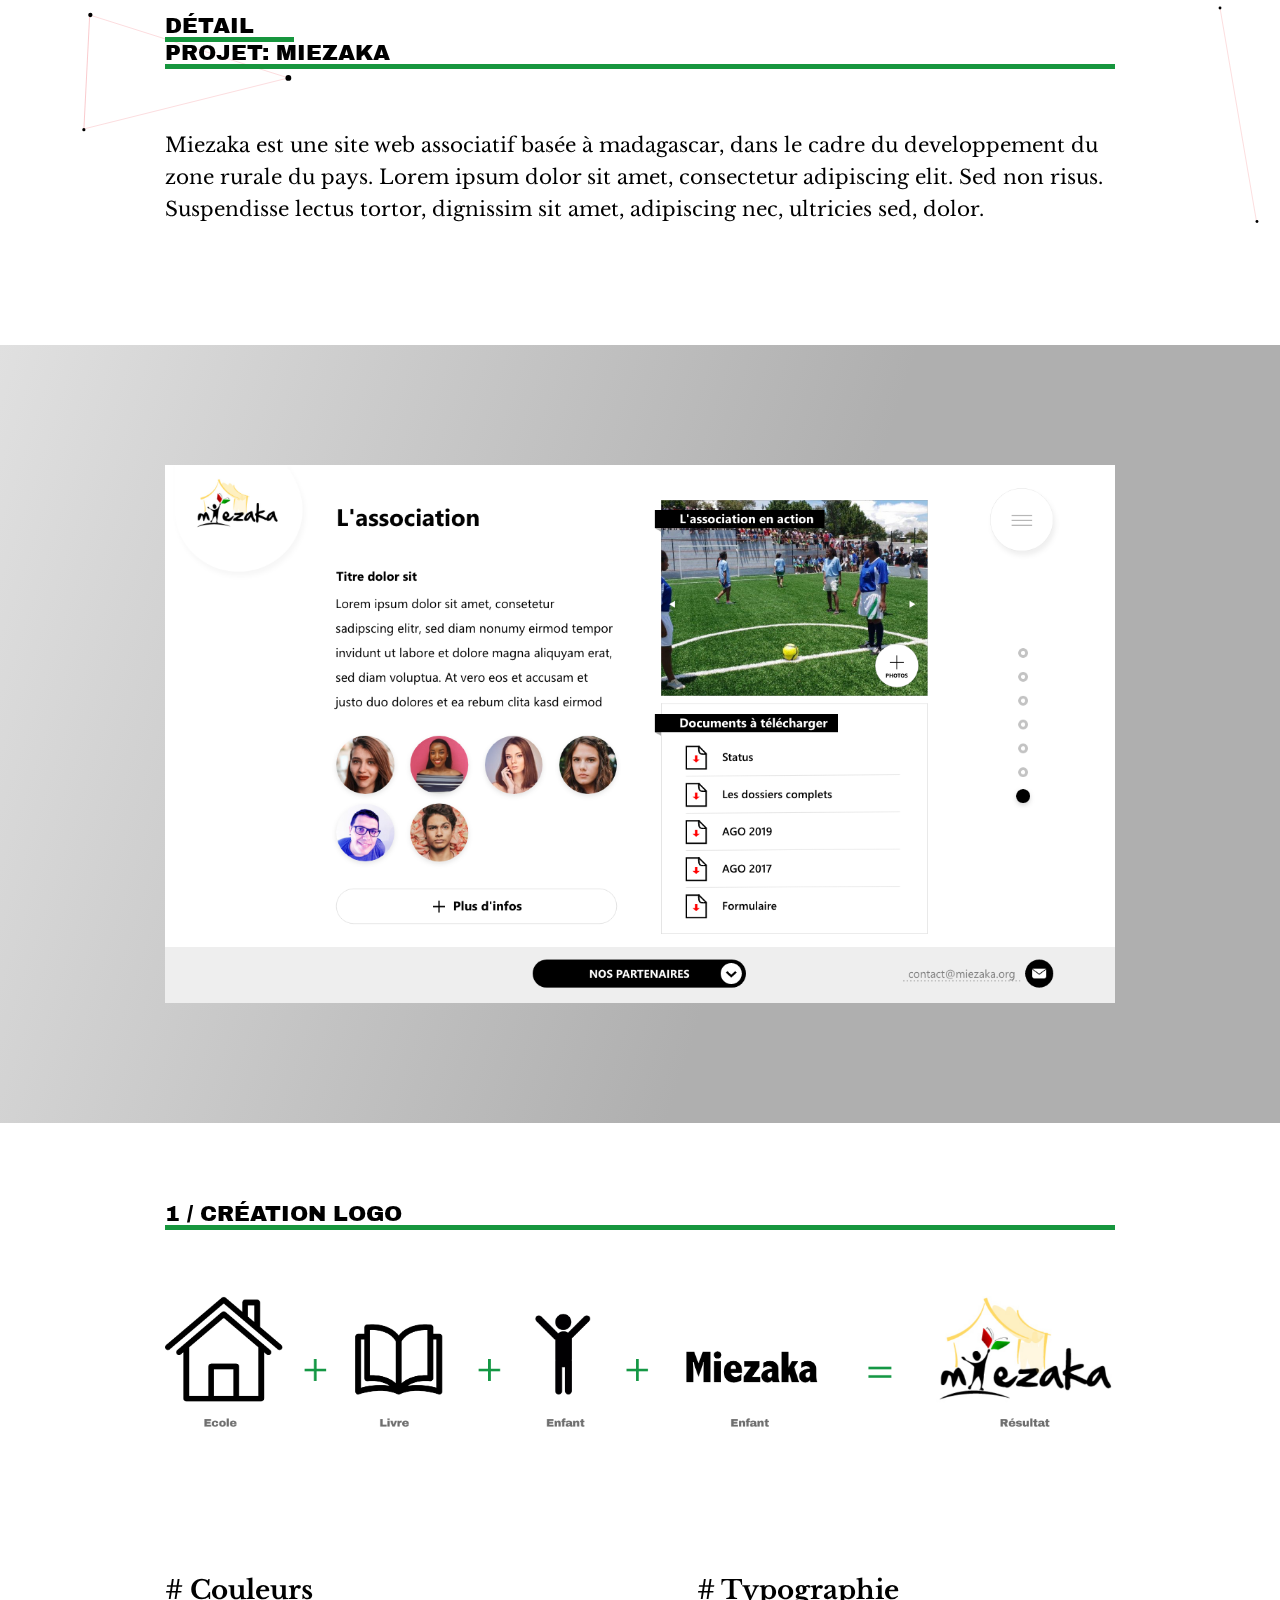
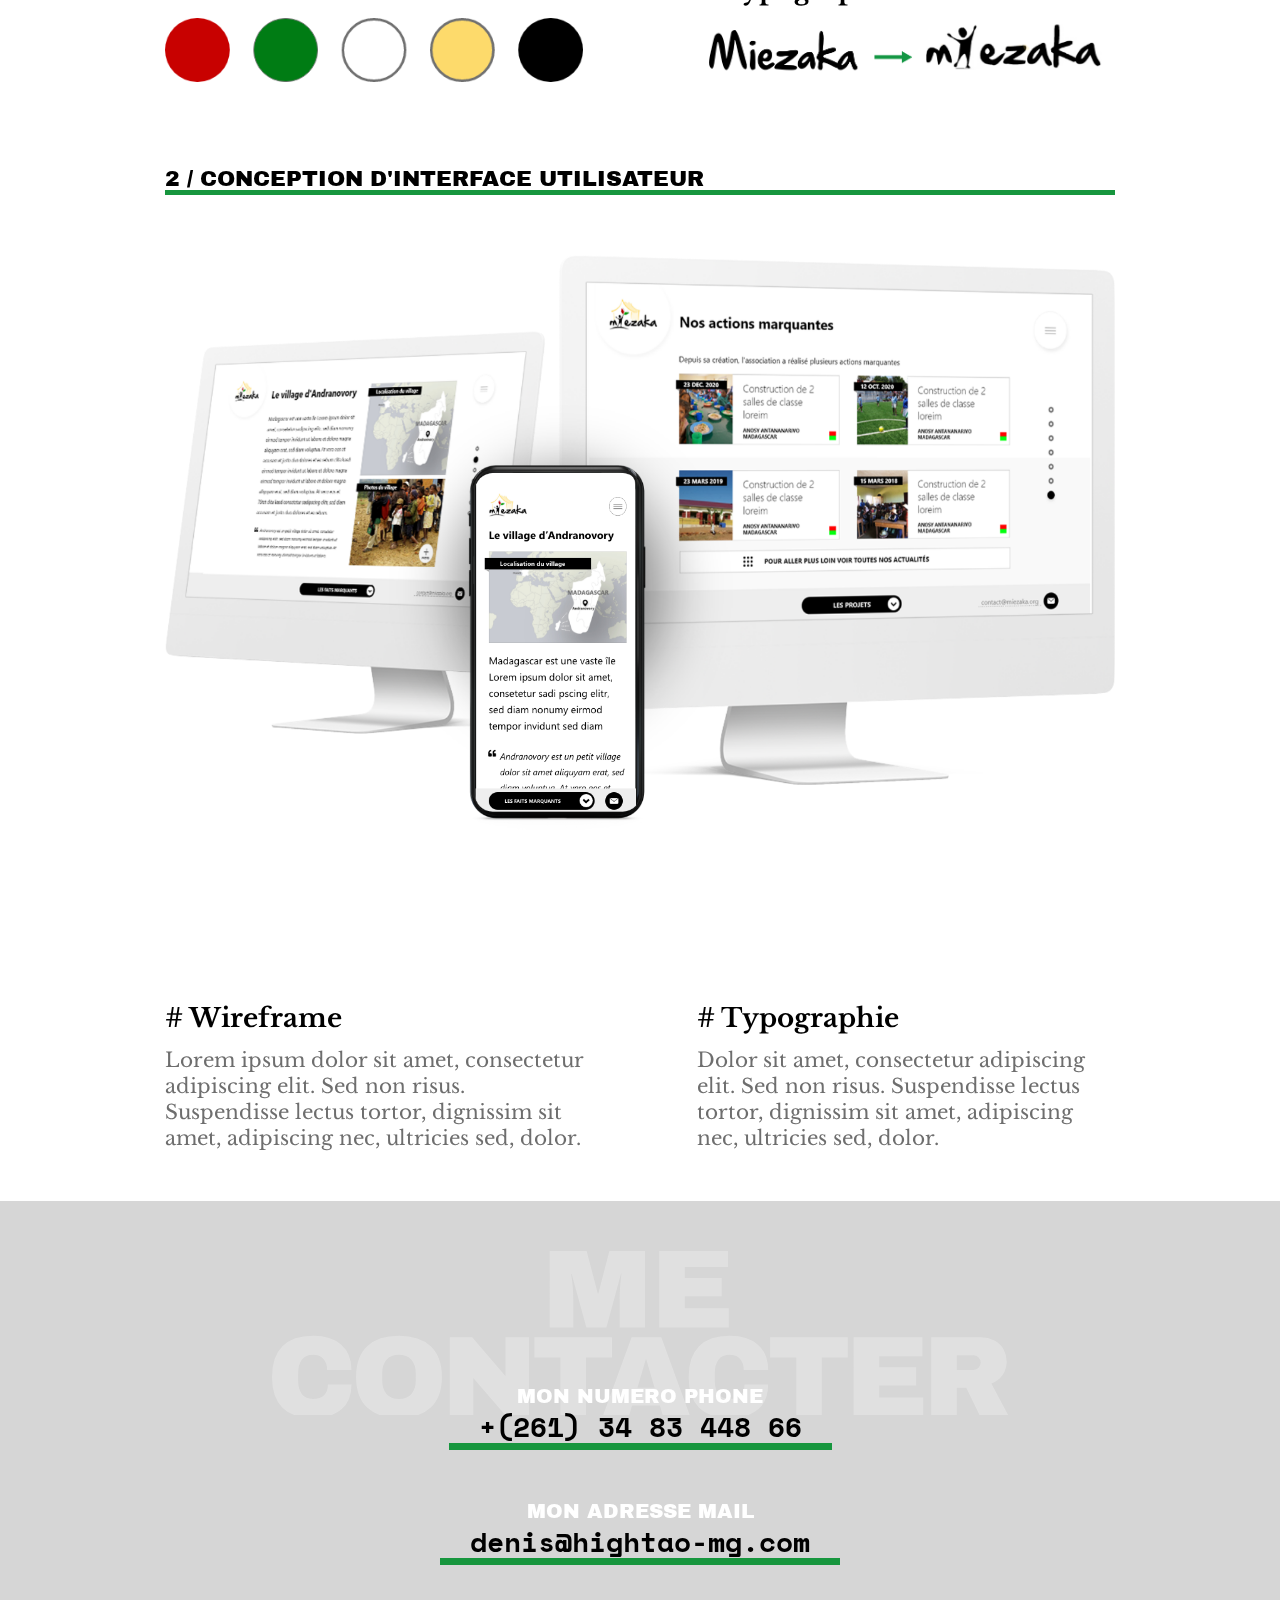
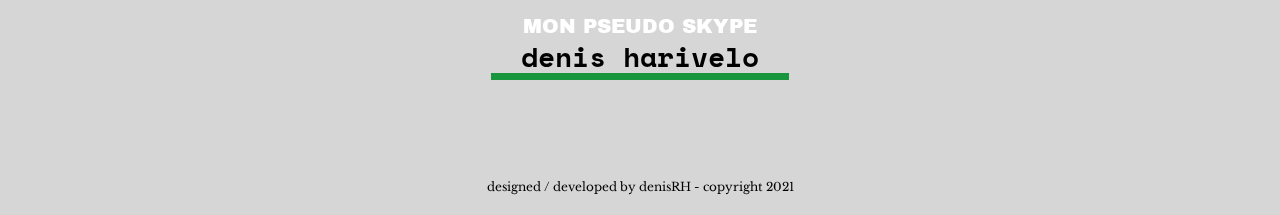
==== commit 87a3c7fb: "Update detail-projet.html" ====
--- a/detail-projet.html
+++ b/detail-projet.html
@@ -113,7 +113,7 @@
     <section id="methodo">
         <div class="wrapper">
                 <div class="content-methodo">
-                    <img class="img-slogan" src="assets/img/crea1.png" alt="miezaka" width="100%"> 
+                    <img class="img-slogan" src="assets/img/crea1.png" alt="miezaka" width="100%" height="auto"> 
     
                 </div>
             
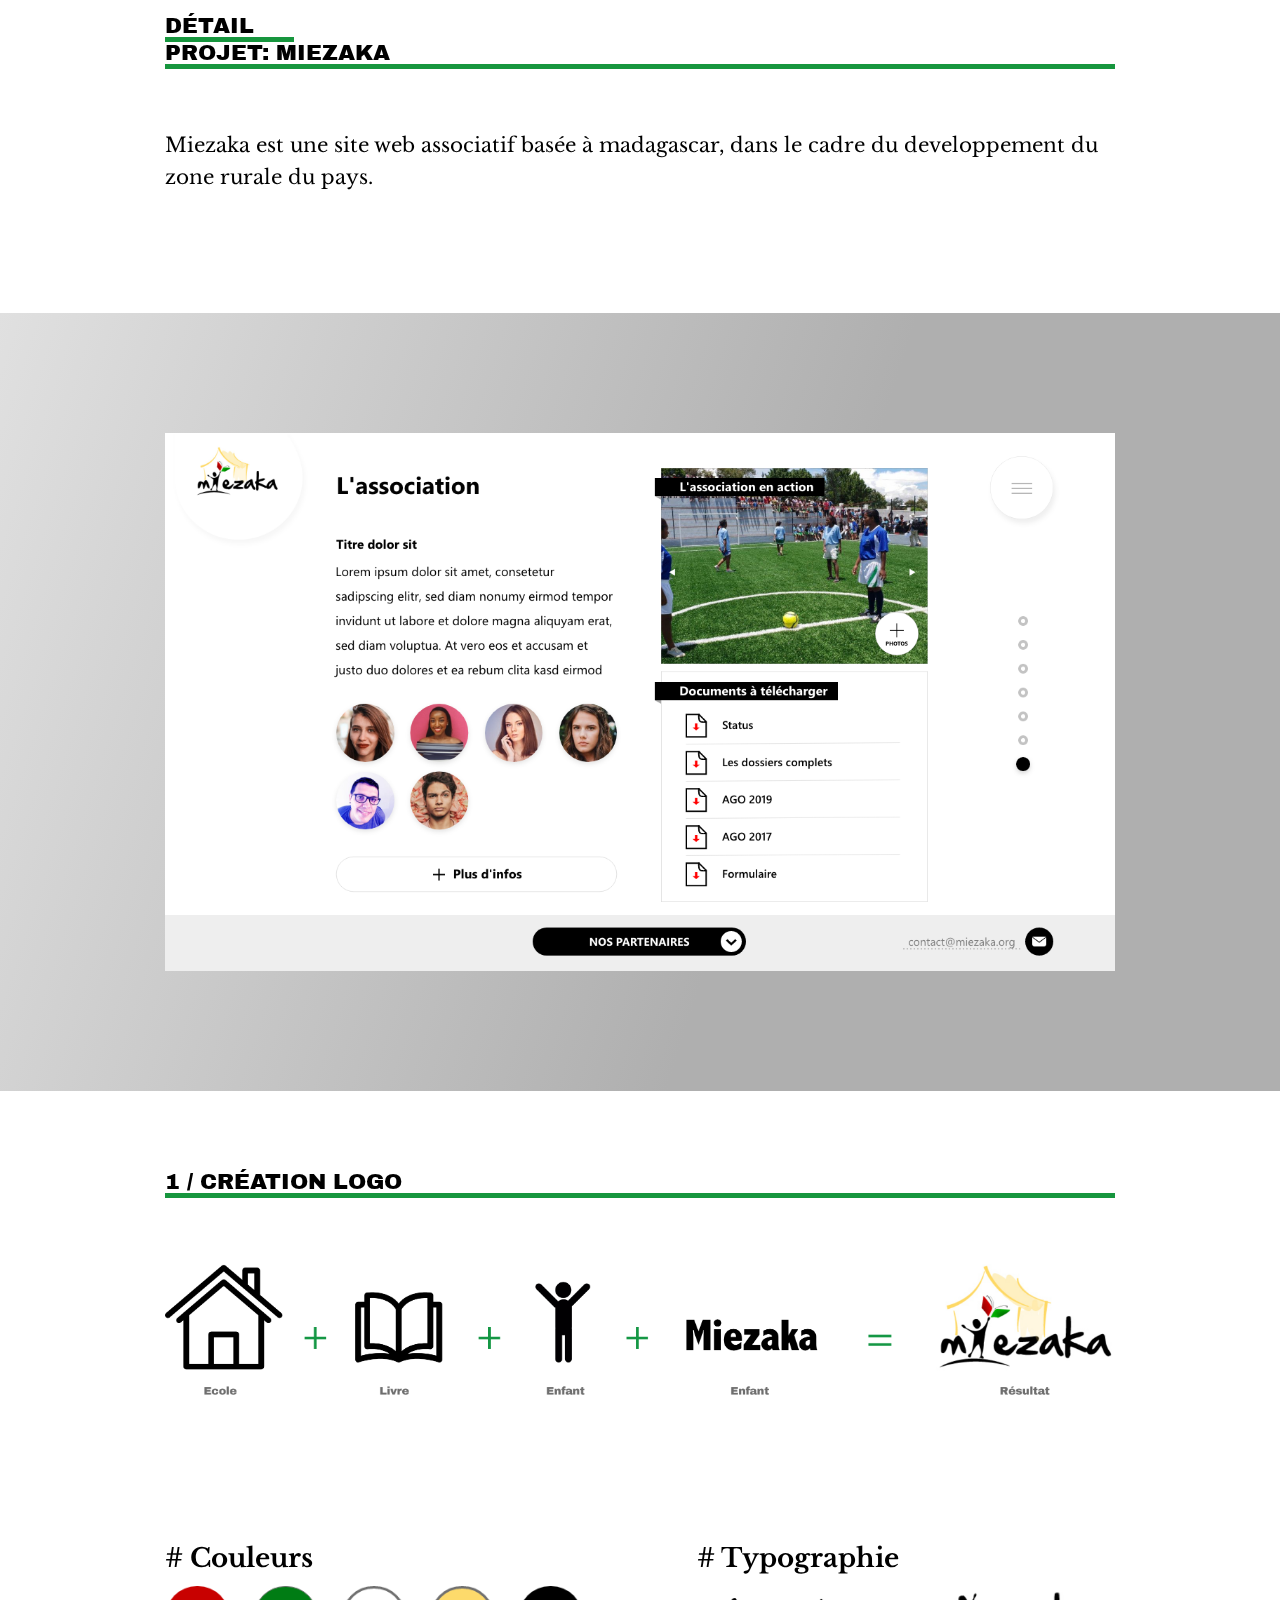
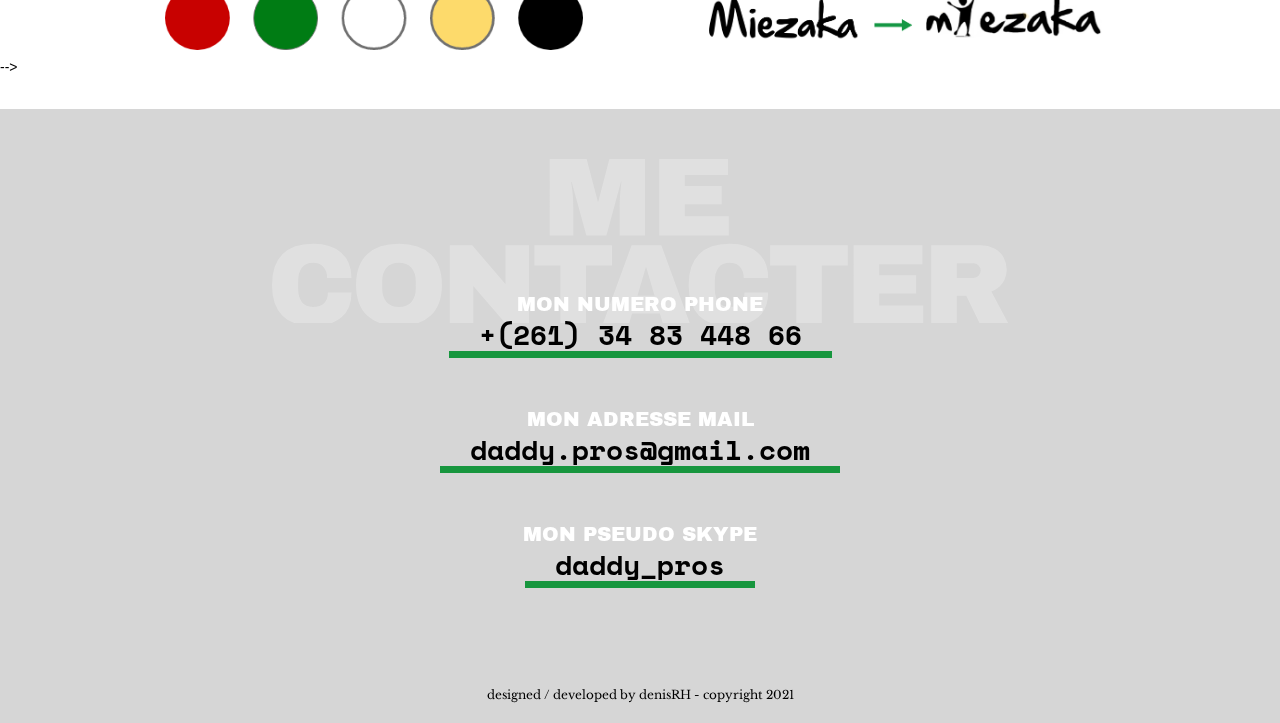
==== commit 339ef3f7: "Update detail-projet.html" ====
--- a/detail-projet.html
+++ b/detail-projet.html
@@ -104,7 +104,7 @@
         <div class="wrapper">
             <h1 class="titre"><span>Détail</span><br>Projet: Miezaka</h1>
             
-            <p>Miezaka est une site web associatif basée à madagascar, dans le cadre du developpement du zone rurale du pays. Lorem ipsum dolor sit amet, consectetur adipiscing elit. Sed non risus. Suspendisse lectus tortor, dignissim sit amet, adipiscing nec, ultricies sed, dolor.</p>
+            <p>Miezaka est une site web associatif basée à madagascar, dans le cadre du developpement du zone rurale du pays.</p>
             
             
         </div>      
@@ -144,6 +144,7 @@
         </div>
     </section>
 
+    <!--
     <section id="dev-design">
         <div class="wrapper">
             <h1 class="titre">2 / Conception d'interface utilisateur</h1>
@@ -162,6 +163,7 @@
             </div>
         </div>
     </section>
+    -->
 
 
 
@@ -175,11 +177,11 @@
                 </div>
                 <div>
                     <p>MON ADRESSE MAIL</p>
-                    <a class="linki" href="mailto:prog.wise3@gmail.com">denis@hightao-mg.com</a>
+                    <a class="linki" href="mailto:daddy.pros@gmail.com">daddy.pros@gmail.com</a>
                 </div>
                 <div>
                     <p>MON PSEUDO SKYPE</p>
-                    <a class="linki" href="skype:denis harivelo?call">denis harivelo</a>
+                    <a class="linki" href="skype:daddy_pros?call">daddy_pros</a>
                 </div>
 
                 <footer>designed / developed by denisRH - copyright 2021</footer>
@@ -189,8 +191,8 @@
     <section id="contact-mobile">
         <div class="wrapper">
                 <h1>Me contacter <br>sur</h1>
-                <a class="mail" href="mailto:denis@hightao-mg.com">gmail</a>
-                <a class="skype" href="skype:denis harivelo?call">skype</a>
+                <a class="mail" href="mailto:daddy.pros@gmail.com">gmail</a>
+                <a class="skype" href="skype:daddy_pros?call">skype</a>
                 <a class="phone" href="tel:+261348344866">phone</a>
                 <footer>designed / developed by denisRH - copyright 2021 </footer>
         </div>
